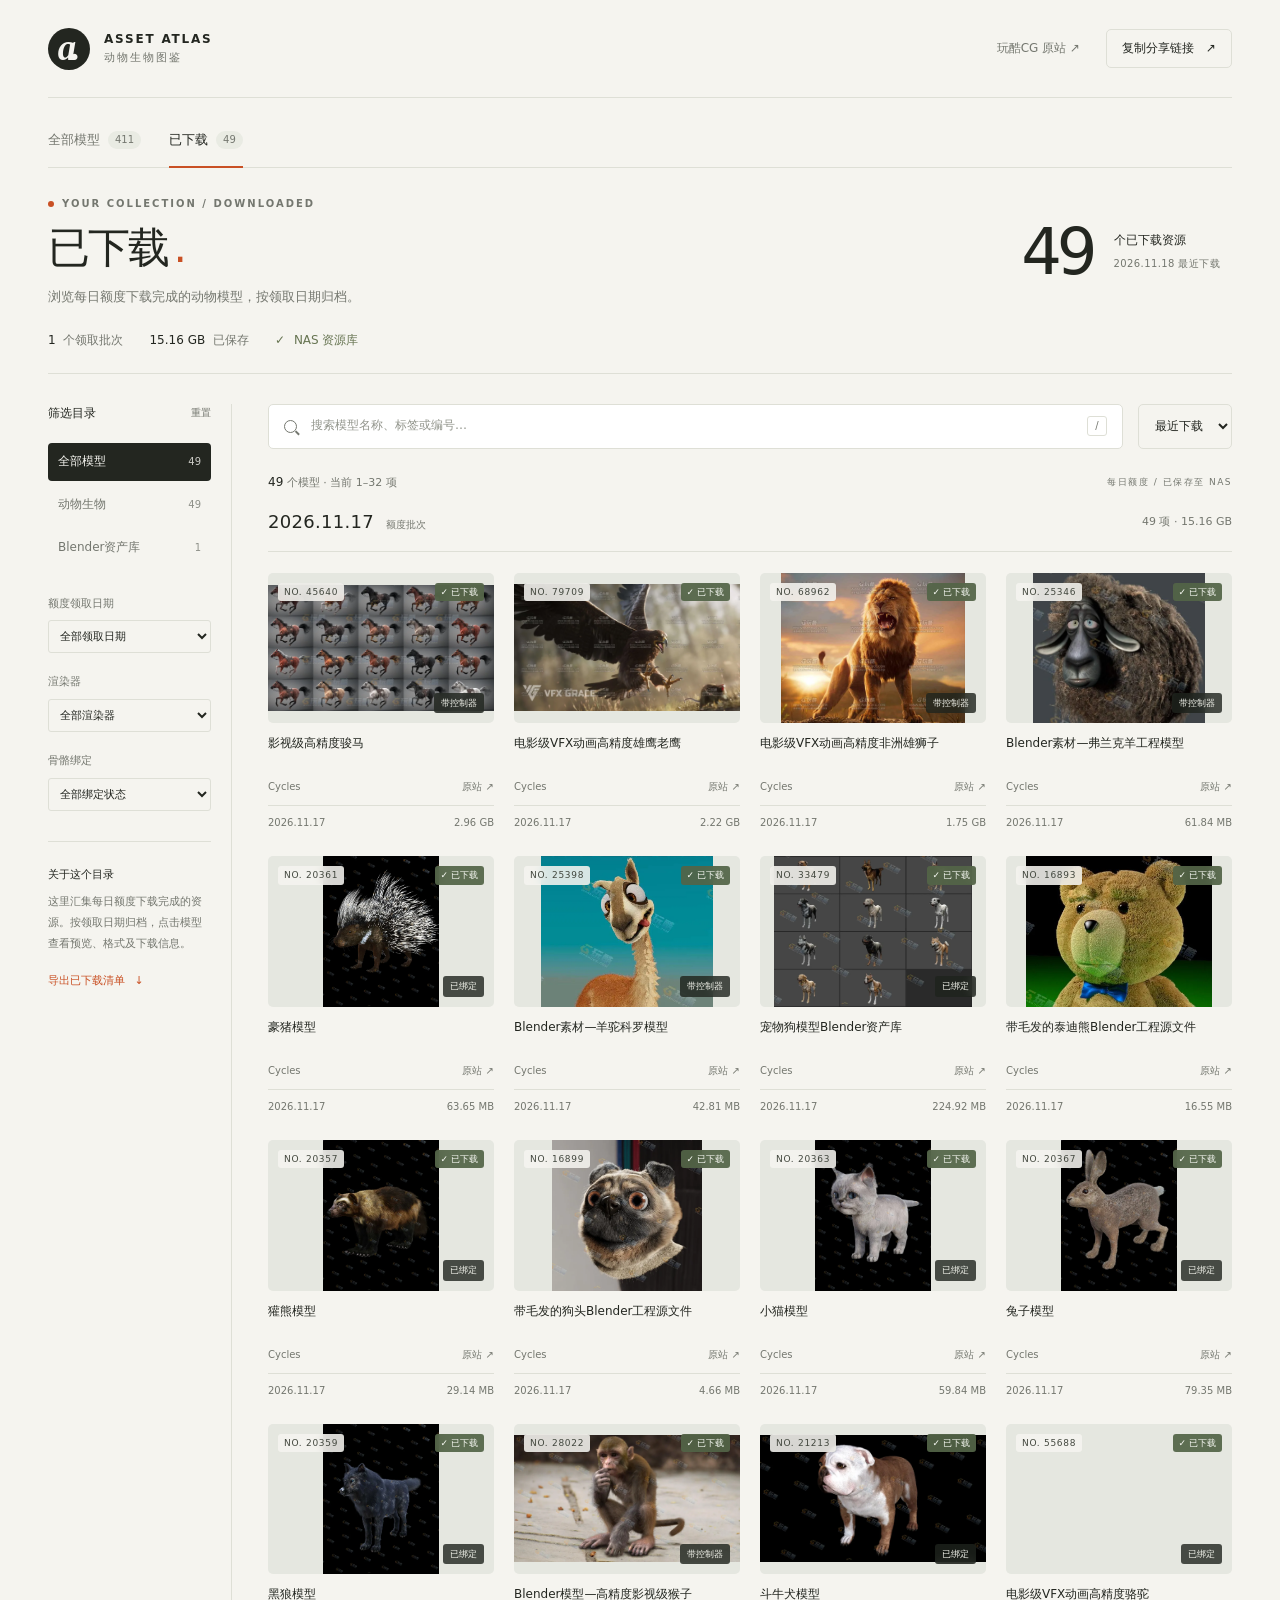
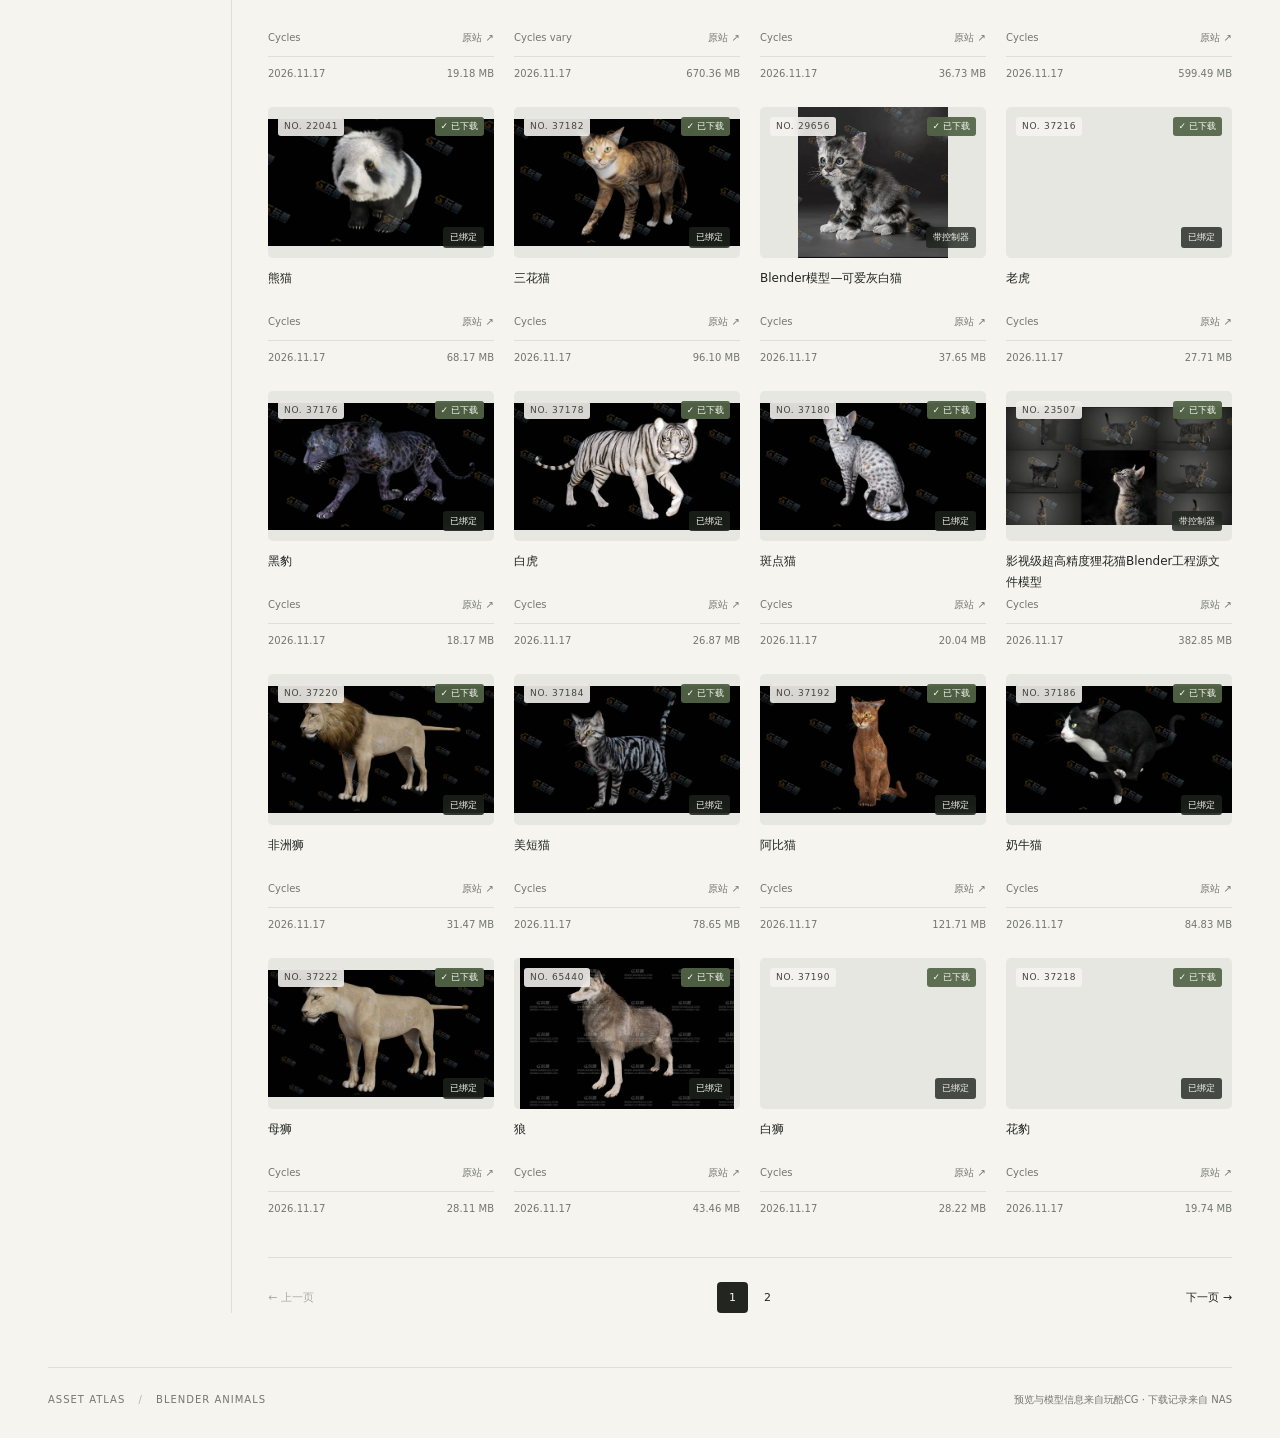
==== downloaded/index.html @ c4caa647 "Add downloaded animal gallery organized by daily quota" ====
<!doctype html>
<html lang="zh-CN">
<head>
  <base href="../">
  <meta charset="UTF-8">
  <meta name="viewport" content="width=device-width,initial-scale=1">
  <meta name="description" content="浏览每日额度下载完成的 Blender 动物模型，按领取日期筛选，查看预览、绑定信息和文件大小。">
  <meta name="referrer" content="no-referrer">
  <title>已下载 · 动物生物图鉴</title>
  <link rel="stylesheet" href="styles.css?v=20261118-1">
  <script src="catalog.js" defer></script>
  <script src="downloads.js" defer></script>
  <script src="app.js?v=20261118-1" defer></script>
</head>
<body data-view="downloaded">
  <header class="topbar">
    <a class="brand" href="./" aria-label="动物生物图鉴首页"><span class="brand-symbol">a.</span><span>ASSET ATLAS<span class="brand-small">动物生物图鉴</span></span></a>
    <div class="top-actions"><a class="source-link" href="https://www.wankucg.com/category/动物生物模型/blender动物生物" target="_blank" rel="noopener noreferrer">玩酷CG 原站 ↗</a><button id="share-button" class="quiet-button" type="button">复制分享链接 <span aria-hidden="true">↗</span></button></div>
  </header>
  <main>
    <nav class="collection-nav" aria-label="资源目录"><a href="./">全部模型 <span id="nav-all-count">411</span></a><a href="downloaded/" aria-current="page">已下载 <span id="nav-downloaded-count">—</span></a></nav>
    <section class="intro">
      <div><p class="eyebrow"><span class="orange-dot"></span> YOUR COLLECTION / DOWNLOADED</p><h1>已下载<span class="title-period">.</span></h1><p class="intro-copy">浏览每日额度下载完成的动物模型，按领取日期归档。</p></div>
      <div class="collection-stat"><span id="total-count">—</span><div>个已下载资源<span id="collection-date">2026.11.17 更新</span></div></div>
    </section>
    <div class="download-summary" aria-label="下载概况"><span><strong id="download-batch-count">—</strong> 个领取批次</span><span><strong id="download-total-size">—</strong> 已保存</span><span class="storage-status"><span aria-hidden="true">✓</span> NAS 资源库</span></div>
    <section class="workspace" aria-label="模型资源浏览">
      <aside class="filters">
        <div class="section-label">筛选目录 <button id="clear-filters" type="button">重置</button></div>
        <div id="tag-filters" class="tag-filters" aria-label="按原站标签筛选"></div>
        <div class="filter-field"><label for="date-filter">额度领取日期</label><select id="date-filter"><option value="">全部领取日期</option></select></div>
        <div class="filter-field"><label for="renderer-filter">渲染器</label><select id="renderer-filter"><option value="">全部渲染器</option></select></div>
        <div class="filter-field"><label for="rig-filter">骨骼绑定</label><select id="rig-filter"><option value="">全部绑定状态</option><option value="controller">带控制器</option><option value="rigged">已标注骨骼绑定</option><option value="none">未绑定</option><option value="unknown">未标注</option></select></div>
        <div class="sidebar-note"><span>关于这个目录</span><p>这里汇集每日额度下载完成的资源。按领取日期归档，点击模型查看预览、格式及下载信息。</p><button id="export-button" type="button">导出已下载清单 <span aria-hidden="true">↓</span></button></div>
      </aside>
      <div class="results">
        <div class="toolbar"><label class="search-box"><span class="search-icon" aria-hidden="true"></span><span class="sr-only">搜索模型名称、标签或资源编号</span><input id="search" type="search" autocomplete="off" placeholder="搜索模型名称、标签或编号…"><kbd>/</kbd></label><label class="sort-label"><span class="sr-only">排序</span><select id="sort"><option value="downloaded">最近下载</option><option value="size">文件最大</option><option value="newest">最新发布</option><option value="oldest">最早发布</option><option value="title">名称排序</option></select></label></div>
        <div class="result-heading"><p id="result-count" aria-live="polite">正在读取下载记录…</p><span class="format-label">每日额度 / 已保存至 NAS</span></div>
        <div id="model-grid" class="model-grid" aria-label="模型列表"></div>
        <div id="empty-state" class="empty-state" hidden><span>没有找到匹配的模型</span><p>试试其他名称，或清除筛选条件。</p><button type="button" id="empty-reset" class="primary-button">清除筛选</button></div>
        <nav class="pagination" aria-label="模型分页"><button id="previous-page" type="button">← 上一页</button><div id="page-numbers"></div><button id="next-page" type="button">下一页 →</button></nav>
      </div>
    </section>
  </main>
  <footer><span>ASSET ATLAS <span class="footer-divider">/</span> BLENDER ANIMALS</span><span>预览与模型信息来自玩酷CG · 下载记录来自 NAS</span></footer>
  <dialog id="detail-dialog" aria-labelledby="detail-title">
    <div class="dialog-top"><span id="detail-id"></span><button id="close-detail" type="button" aria-label="关闭模型详情">关闭 <span aria-hidden="true">×</span></button></div>
    <div class="detail-layout"><div class="detail-visual"><div class="detail-image-wrap"><img id="detail-image" alt=""><div id="image-error" hidden>此图暂不可用，可前往原站查看完整预览。</div></div><div class="image-controls"><button id="previous-image" type="button" aria-label="上一张预览">←</button><span id="image-count"></span><button id="next-image" type="button" aria-label="下一张预览">→</button><a id="open-image" target="_blank" rel="noopener noreferrer">查看原图 ↗</a></div></div><div class="detail-info"><p class="eyebrow">BLENDER / ANIMAL & CREATURE</p><h2 id="detail-title"></h2><div id="detail-tags" class="detail-tags"></div><div id="detail-download" class="detail-download" hidden></div><dl id="detail-fields"></dl><div id="description-section"><h3>资源介绍</h3><p id="detail-description"></p></div><div class="detail-actions"><a id="detail-source" class="primary-button" target="_blank" rel="noopener noreferrer">前往原站查看模型 ↗</a><button id="export-item" type="button">导出本项 metadata ↓</button></div></div></div>
  </dialog>
  <div id="toast" class="toast" role="status" aria-live="polite" hidden></div>
  <noscript><p>请启用 JavaScript 以浏览和筛选模型目录。</p></noscript>
</body>
</html>
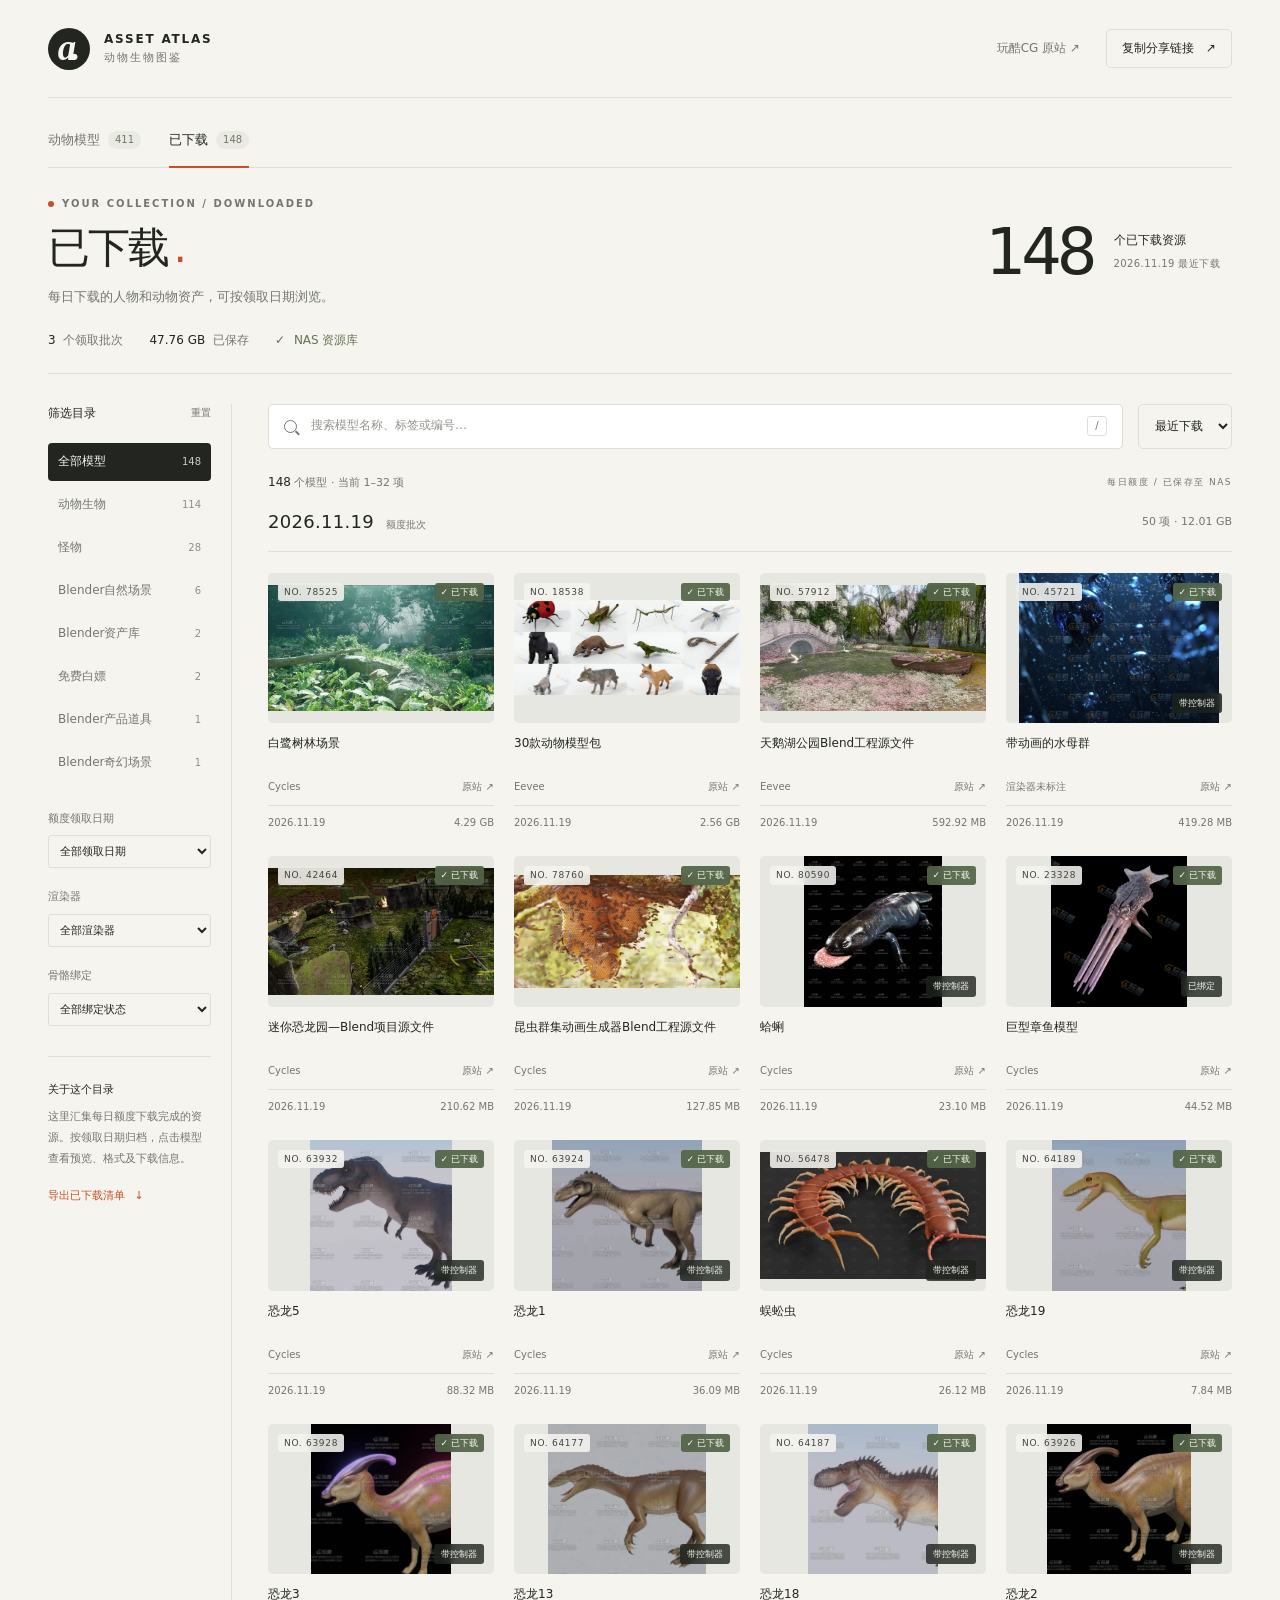
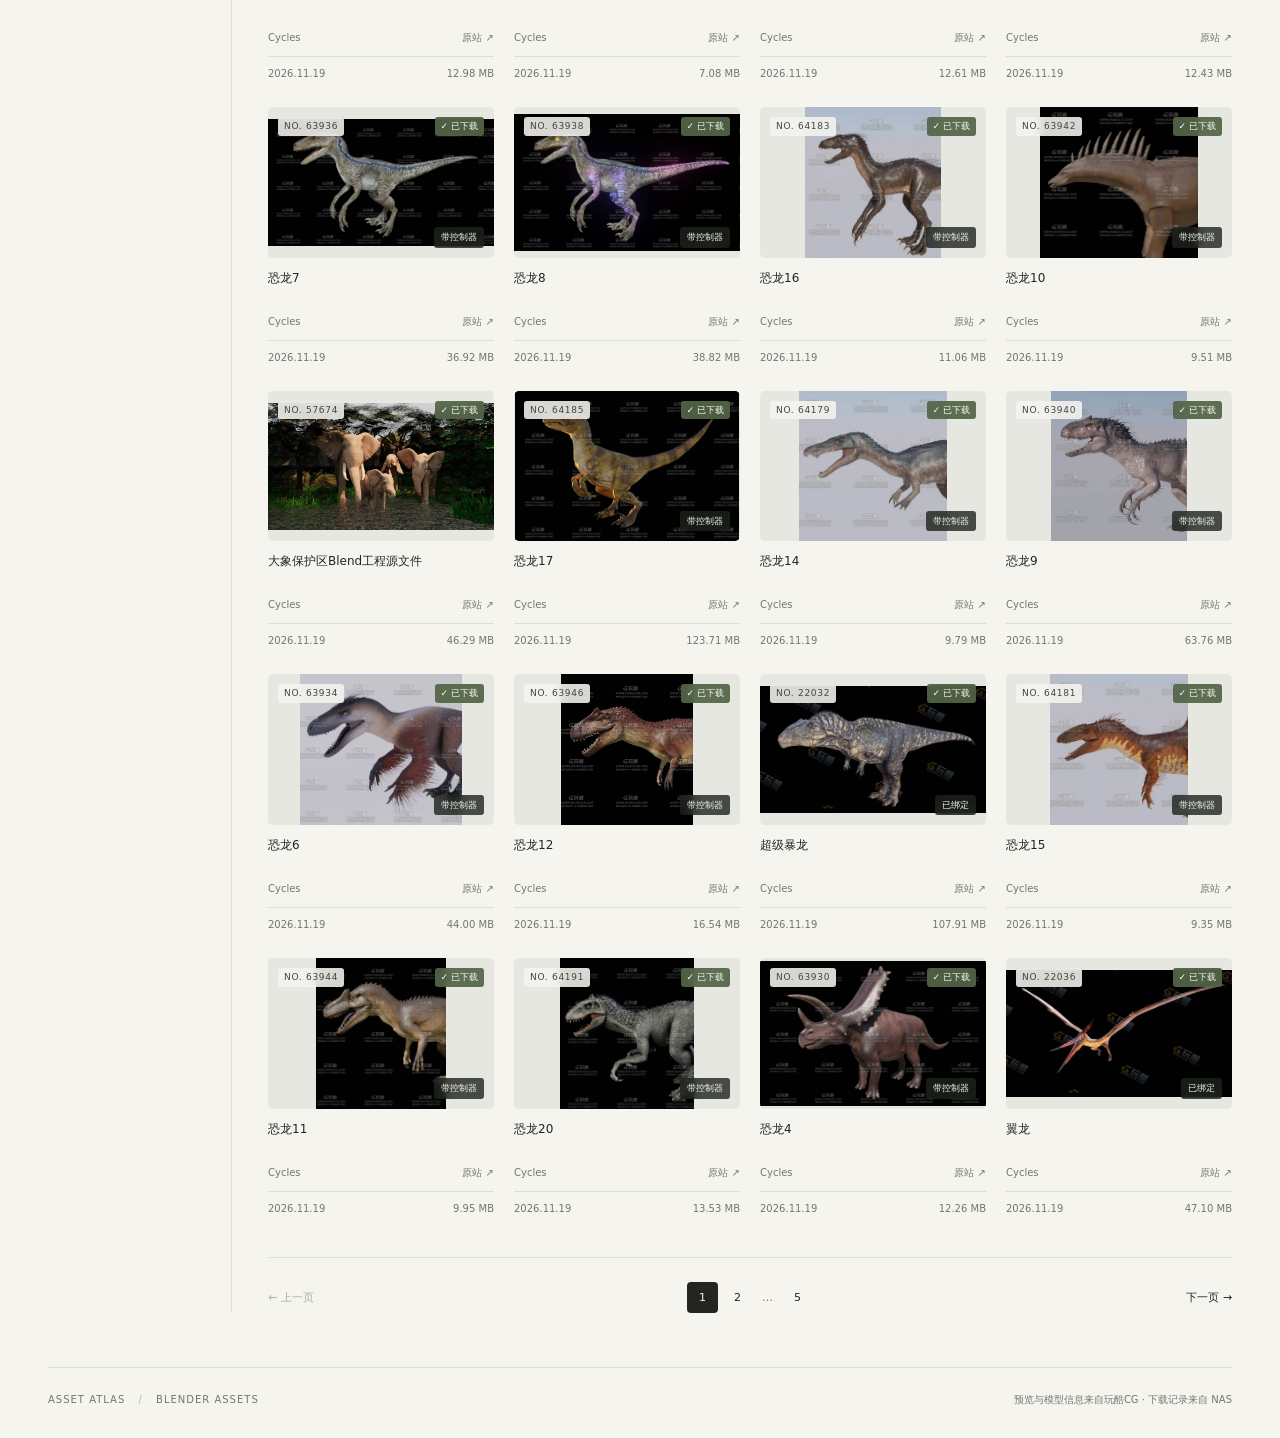
==== commit 046cda8d: "Update the download gallery" ====
--- a/downloaded/index.html
+++ b/downloaded/index.html
@@ -4,9 +4,9 @@
   <base href="../">
   <meta charset="UTF-8">
   <meta name="viewport" content="width=device-width,initial-scale=1">
-  <meta name="description" content="浏览每日额度下载完成的 Blender 动物模型，按领取日期筛选，查看预览、绑定信息和文件大小。">
+  <meta name="description" content="浏览每日额度下载完成的 Blender 人物和动物资产，按领取日期筛选，查看预览、绑定信息和文件大小。">
   <meta name="referrer" content="no-referrer">
-  <title>已下载 · 动物生物图鉴</title>
+  <title>已下载 · Blender 资产图鉴</title>
   <link rel="stylesheet" href="styles.css?v=20261118-1">
   <script src="catalog.js" defer></script>
   <script src="downloads.js" defer></script>
@@ -15,12 +15,12 @@
 <body data-view="downloaded">
   <header class="topbar">
     <a class="brand" href="./" aria-label="动物生物图鉴首页"><span class="brand-symbol">a.</span><span>ASSET ATLAS<span class="brand-small">动物生物图鉴</span></span></a>
-    <div class="top-actions"><a class="source-link" href="https://www.wankucg.com/category/动物生物模型/blender动物生物" target="_blank" rel="noopener noreferrer">玩酷CG 原站 ↗</a><button id="share-button" class="quiet-button" type="button">复制分享链接 <span aria-hidden="true">↗</span></button></div>
+    <div class="top-actions"><a class="source-link" href="https://www.wankucg.com/" target="_blank" rel="noopener noreferrer">玩酷CG 原站 ↗</a><button id="share-button" class="quiet-button" type="button">复制分享链接 <span aria-hidden="true">↗</span></button></div>
   </header>
   <main>
-    <nav class="collection-nav" aria-label="资源目录"><a href="./">全部模型 <span id="nav-all-count">411</span></a><a href="downloaded/" aria-current="page">已下载 <span id="nav-downloaded-count">—</span></a></nav>
+    <nav class="collection-nav" aria-label="资源目录"><a href="./">动物模型 <span id="nav-all-count">411</span></a><a href="downloaded/" aria-current="page">已下载 <span id="nav-downloaded-count">—</span></a></nav>
     <section class="intro">
-      <div><p class="eyebrow"><span class="orange-dot"></span> YOUR COLLECTION / DOWNLOADED</p><h1>已下载<span class="title-period">.</span></h1><p class="intro-copy">浏览每日额度下载完成的动物模型，按领取日期归档。</p></div>
+      <div><p class="eyebrow"><span class="orange-dot"></span> YOUR COLLECTION / DOWNLOADED</p><h1>已下载<span class="title-period">.</span></h1><p class="intro-copy">每日下载的人物和动物资产，可按领取日期浏览。</p></div>
       <div class="collection-stat"><span id="total-count">—</span><div>个已下载资源<span id="collection-date">2026.11.17 更新</span></div></div>
     </section>
     <div class="download-summary" aria-label="下载概况"><span><strong id="download-batch-count">—</strong> 个领取批次</span><span><strong id="download-total-size">—</strong> 已保存</span><span class="storage-status"><span aria-hidden="true">✓</span> NAS 资源库</span></div>
@@ -42,10 +42,10 @@
       </div>
     </section>
   </main>
-  <footer><span>ASSET ATLAS <span class="footer-divider">/</span> BLENDER ANIMALS</span><span>预览与模型信息来自玩酷CG · 下载记录来自 NAS</span></footer>
+  <footer><span>ASSET ATLAS <span class="footer-divider">/</span> BLENDER ASSETS</span><span>预览与模型信息来自玩酷CG · 下载记录来自 NAS</span></footer>
   <dialog id="detail-dialog" aria-labelledby="detail-title">
     <div class="dialog-top"><span id="detail-id"></span><button id="close-detail" type="button" aria-label="关闭模型详情">关闭 <span aria-hidden="true">×</span></button></div>
-    <div class="detail-layout"><div class="detail-visual"><div class="detail-image-wrap"><img id="detail-image" alt=""><div id="image-error" hidden>此图暂不可用，可前往原站查看完整预览。</div></div><div class="image-controls"><button id="previous-image" type="button" aria-label="上一张预览">←</button><span id="image-count"></span><button id="next-image" type="button" aria-label="下一张预览">→</button><a id="open-image" target="_blank" rel="noopener noreferrer">查看原图 ↗</a></div></div><div class="detail-info"><p class="eyebrow">BLENDER / ANIMAL & CREATURE</p><h2 id="detail-title"></h2><div id="detail-tags" class="detail-tags"></div><div id="detail-download" class="detail-download" hidden></div><dl id="detail-fields"></dl><div id="description-section"><h3>资源介绍</h3><p id="detail-description"></p></div><div class="detail-actions"><a id="detail-source" class="primary-button" target="_blank" rel="noopener noreferrer">前往原站查看模型 ↗</a><button id="export-item" type="button">导出本项 metadata ↓</button></div></div></div>
+    <div class="detail-layout"><div class="detail-visual"><div class="detail-image-wrap"><img id="detail-image" alt=""><div id="image-error" hidden>此图暂不可用，可前往原站查看完整预览。</div></div><div class="image-controls"><button id="previous-image" type="button" aria-label="上一张预览">←</button><span id="image-count"></span><button id="next-image" type="button" aria-label="下一张预览">→</button><a id="open-image" target="_blank" rel="noopener noreferrer">查看原图 ↗</a></div></div><div class="detail-info"><p class="eyebrow">BLENDER / 下载资产</p><h2 id="detail-title"></h2><div id="detail-tags" class="detail-tags"></div><div id="detail-download" class="detail-download" hidden></div><dl id="detail-fields"></dl><div id="description-section"><h3>资源介绍</h3><p id="detail-description"></p></div><div class="detail-actions"><a id="detail-source" class="primary-button" target="_blank" rel="noopener noreferrer">前往原站查看模型 ↗</a><button id="export-item" type="button">导出本项 metadata ↓</button></div></div></div>
   </dialog>
   <div id="toast" class="toast" role="status" aria-live="polite" hidden></div>
   <noscript><p>请启用 JavaScript 以浏览和筛选模型目录。</p></noscript>
